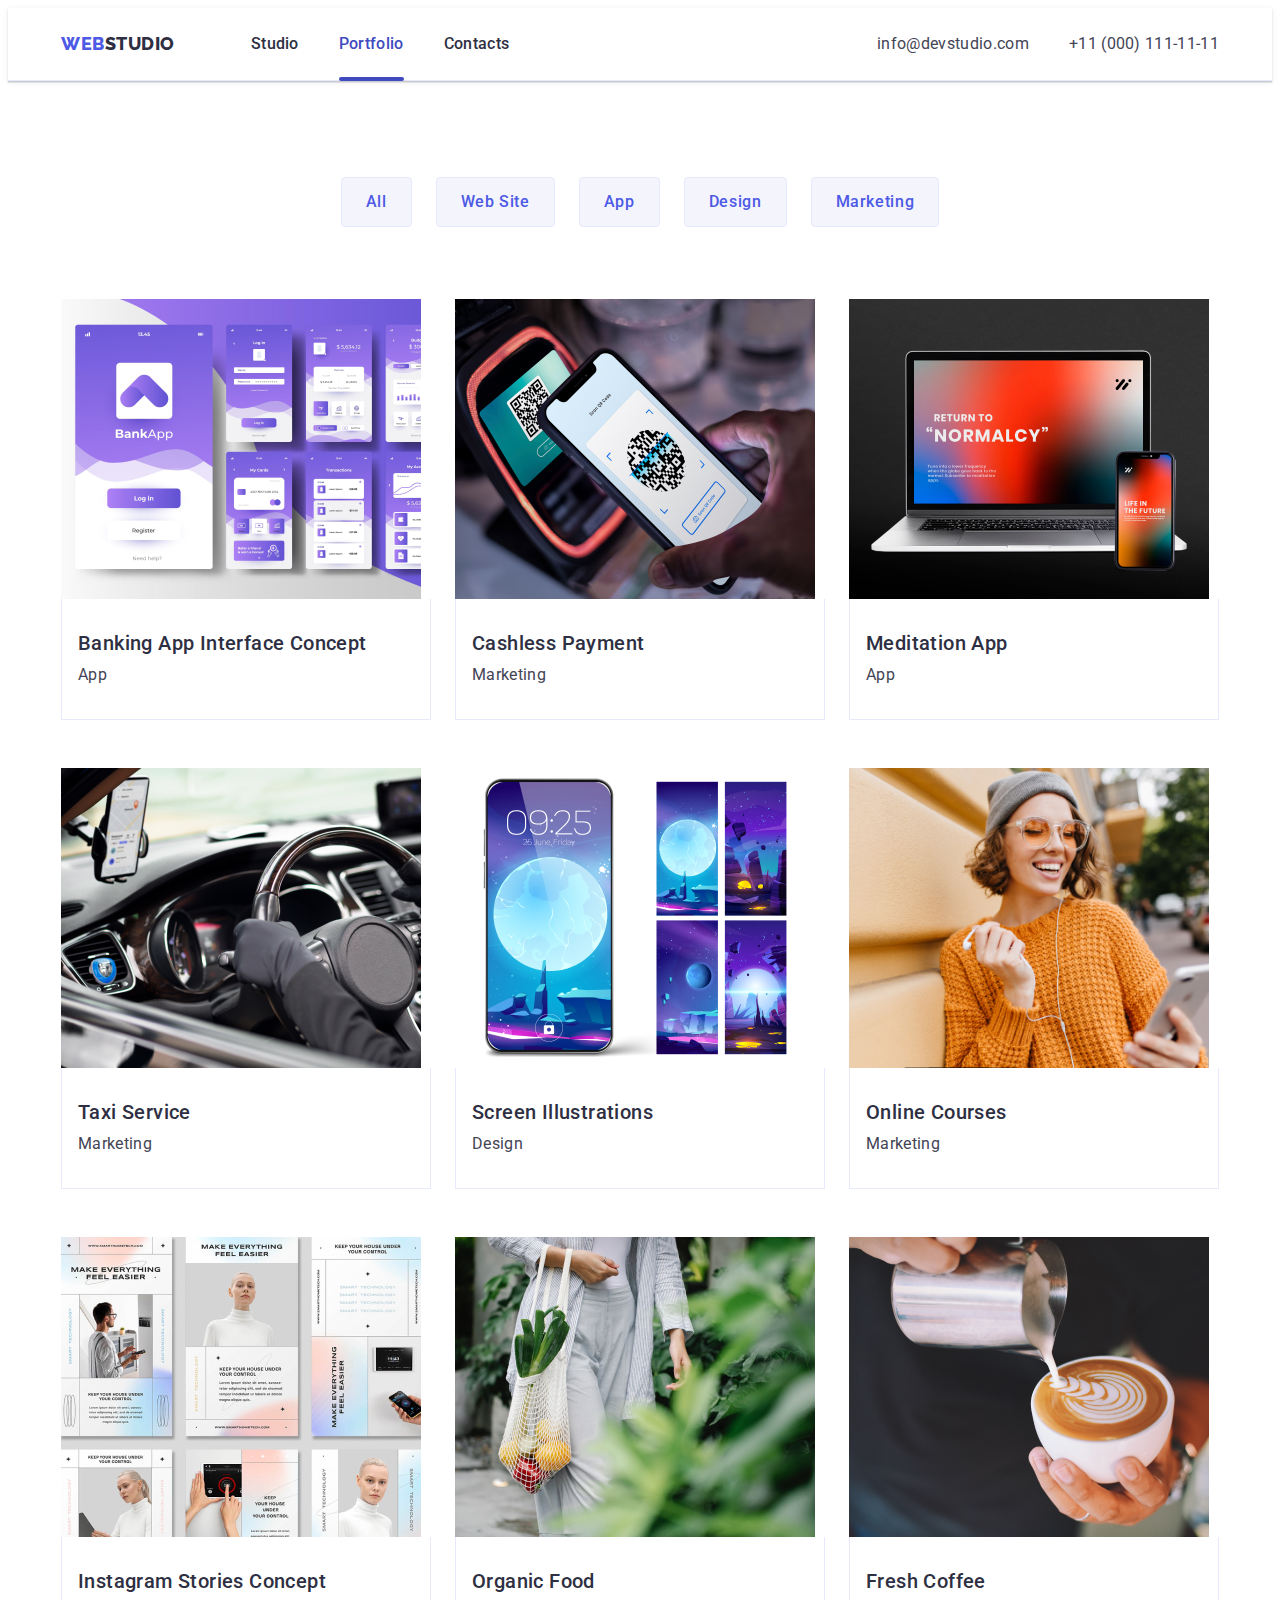
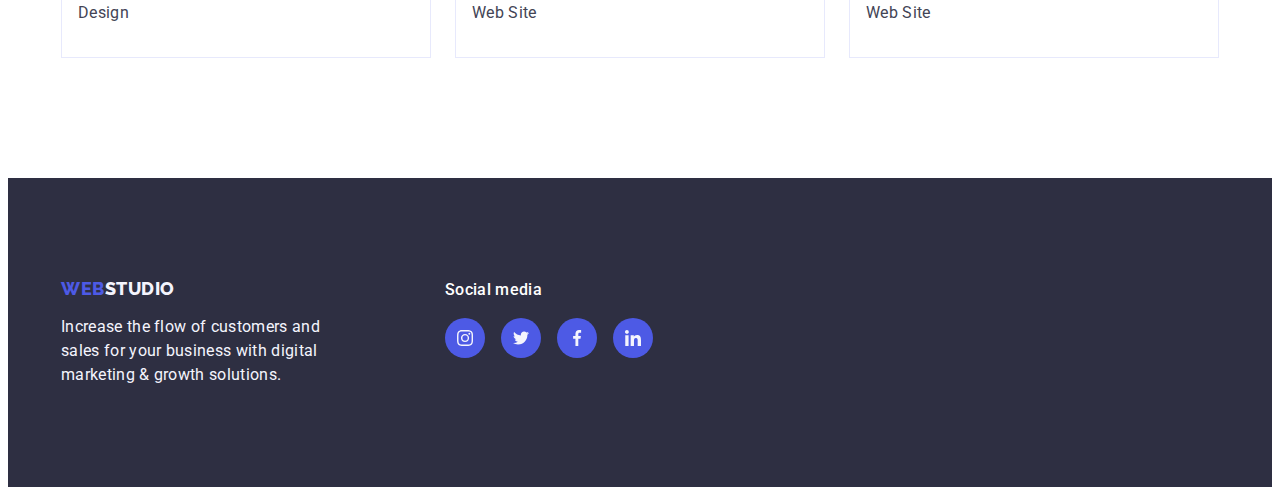
==== portfolio.html @ 2f91ee7f "Initial commit" ====
<!DOCTYPE html>
<html lang="en">

<head>
    <meta charset="UTF-8" />
    <meta http-equiv="X-UA-Compatible" content="IE=edge" />
    <meta name="viewport" content="width=device-width, initial-scale=1.0" />
    <link rel="preconnect" href="https://fonts.googleapis.com" />
    <link rel="preconnect" href="https://fonts.gstatic.com" crossorigin />
    <link href="https://fonts.googleapis.com/css2?family=Raleway:wght@800&family=Roboto:wght@400;500;700&display=swap"
        rel="stylesheet" />
    <link rel="stylesheet" href="https://cdnjs.cloudflare.com/ajax/libs/modern-normalize/2.0.0/modern-normalize.min.css"
        integrity="sha512-4xo8blKMVCiXpTaLzQSLSw3KFOVPWhm/TRtuPVc4WG6kUgjH6J03IBuG7JZPkcWMxJ5huwaBpOpnwYElP/m6wg=="
        crossorigin="anonymous" referrerpolicy="no-referrer" />
    <link rel="stylesheet" href="./css/styles.css" />
    <title>Portfolio</title>
</head>

<body>
    <!--header-->
    <header class="header">
        <div class="container container-head">
            <nav class="container-nav">
                <a class="link logo_header " href="./index.html">Web<span class="logo-span">Studio</span></a>
                <ul class="list menu_header">
                    <li><a class="header-nav link" href="./index.html">Studio</a></li>
                    <li>
                        <a class="header-nav link current" href="./portfolio.html">Portfolio</a>
                    </li>
                    <li><a class="header-nav link" href="">Contacts</a></li>
                </ul>
            </nav>
            <address class="header-address">
                <ul class="list address-list">
                    <li>
                        <a class="header-address-link link" href="mailto:info@devstudio.com">info@devstudio.com
                        </a>
                    </li>
                    <li>
                        <a class="header-address-link link" href="tel:+110001111111">+11 (000) 111-11-11</a>
                    </li>
                </ul>
            </address>
        </div>
    </header>
    <main>

        <!--section1-->
        <section class="container-portfolio">
            <div class="container">
                <h1 class="visually-hidden">Navigation</h1>
                <ul class="list portfolio-menu">
                    <li>
                        <button type="button" class="portfolio-nav-button">All</button>
                    </li>
                    <li>
                        <button type="button" class="portfolio-nav-button">Web Site</button>
                    </li>
                    <li>
                        <button type="button" class="portfolio-nav-button">App</button>
                    </li>

                    <li>
                        <button type="button" class="portfolio-nav-button">Design</button>
                    </li>
                    <li>
                        <button type="button" class="portfolio-nav-button">Marketing</button>
                    </li>
                </ul>

                <ul class="list portfolio-content ">
                    <li class="list-img">

                        <a class="port_link" href="">
                            <div class="img_sec">
                                <img src="./images/sec11.jpg" alt="Banking App Interface" width="360" height="300" />
                                <p class="img_p">
                                    14 Stylish and User-Friendly App Design Concepts · Task Manager App ·
                                    Calorie Tracker App · Exotic Fruit Ecommerce App · Cloud Storage App
                                </p>
                            </div>
                            <div class="text_location">
                                <h2 class="portfolio_name ">
                                    Banking App Interface Concept
                                </h2>
                                <p class="portfolio_style">App</p>
                            </div>
                        </a>


                    </li>
                    <li class="list-img">

                        <a class="port_link" href="">
                            <div class="img_sec">
                                <img src="./images/sec12.jpg" alt="Cashless Payment" width="360" height="300" />
                                <p class="img_p">
                                    14 Stylish and User-Friendly App Design Concepts · Task Manager App · Calorie
                                    Tracker App · Exotic Fruit Ecommerce App ·
                                    Cloud Storage App
                                </p>
                            </div>

                            <div class="text_location">
                                <h2 class="portfolio_name ">Cashless Payment</h2>
                                <p class="portfolio_style">Marketing</p>
                            </div>
                        </a>

                    </li>
                    <li class="list-img">

                        <a class="port_link" href="">
                            <div class="img_sec">
                                <img src="./images/sec13.jpg" alt="Meditation App" width="360" height="300" />
                                <p class="img_p">
                                    14 Stylish and User-Friendly App Design Concepts · Task Manager App ·
                                    Calorie Tracker App · Exotic Fruit Ecommerce App · Cloud Storage App
                                </p>
                            </div>
                            <div class="text_location">
                                <h2 class="portfolio_name">Meditation App</h2>
                                <p class="portfolio_style">App</p>
                            </div>
                        </a>

                    </li>

                    <li class="list-img">

                        <a class="port_link" href="">
                            <div class="img_sec">
                                <img src="./images/sec21.jpg" alt="Taxi Service" width="360" height="300" />
                                <p class="img_p">
                                    14 Stylish and User-Friendly App Design Concepts · Task Manager App ·
                                    Calorie Tracker App · Exotic Fruit Ecommerce App · Cloud Storage App
                                </p>
                            </div>
                            <div class="text_location">
                                <h2 class="portfolio_name">Taxi Service</h2>
                                <p class="portfolio_style">Marketing</p>
                            </div>
                        </a>

                    </li>
                    <li class="list-img">

                        <a class="port_link" href="">
                            <div class="img_sec">
                                <img src="./images/sec22.jpg" alt="Screen Illustrations" width="360" height="300" />
                                <p class="img_p">
                                    14 Stylish and User-Friendly App Design Concepts · Task Manager App ·
                                    Calorie Tracker App · Exotic Fruit Ecommerce App · Cloud Storage App
                                </p>
                            </div>
                            <div class="text_location">
                                <h2 class="portfolio_name">Screen Illustrations</h2>
                                <p class="portfolio_style">Design</p>
                            </div>
                        </a>

                    </li>
                    <li class="list-img">

                        <a class="port_link" href="">
                            <div class="img_sec">
                                <img src="./images/sec23.jpg" alt="Online Courses" width="360" height="300" />
                                <p class="img_p">
                                    14 Stylish and User-Friendly App Design Concepts · Task Manager App ·
                                    Calorie Tracker App · Exotic Fruit Ecommerce App · Cloud Storage App
                                </p>
                            </div>
                            <div class="text_location">
                                <h2 class="portfolio_name">Online Courses</h2>
                                <p class="portfolio_style">Marketing</p>
                            </div>
                        </a>

                    </li>

                    <li class="list-img">

                        <a class="port_link" href="">
                            <div class="img_sec">
                                <img src="./images/sec31.jpg" alt="Instagram Stories Concept" width="360"
                                    height="300" />
                                <p class="img_p">
                                    14 Stylish and User-Friendly App Design Concepts · Task Manager App ·
                                    Calorie Tracker App · Exotic Fruit Ecommerce App · Cloud Storage App
                                </p>
                            </div>
                            <div class="text_location">
                                <h2 class="portfolio_name">Instagram Stories Concept</h2>
                                <p class="portfolio_style">Design</p>
                            </div>
                        </a>

                    </li>
                    <li class="list-img">

                        <a class="port_link" href="">
                            <div class="img_sec">
                                <img src="./images/sec32.jpg" alt="Organic Food" width="360" height="300" />
                                <p class="img_p">
                                    14 Stylish and User-Friendly App Design Concepts · Task Manager App ·
                                    Calorie Tracker App · Exotic Fruit Ecommerce App · Cloud Storage App
                                </p>
                            </div>
                            <div class="text_location">
                                <h2 class="portfolio_name">Organic Food</h2>
                                <p class="portfolio_style">Web Site</p>
                            </div>
                        </a>

                    </li>
                    <li class="list-img">

                        <a class="port_link" href="">
                            <div class="img_sec">
                                <img src="./images/sec33.jpg" alt="Fresh Coffee" width="360" height="300" />
                                <p class="img_p">
                                    14 Stylish and User-Friendly App Design Concepts · Task Manager App ·
                                    Calorie Tracker App · Exotic Fruit Ecommerce App · Cloud Storage App
                                </p>
                            </div>
                            <div class="text_location">
                                <h2 class="portfolio_name">Fresh Coffee</h2>
                                <p class="portfolio_style">Web Site</p>
                            </div>
                        </a>

                    </li>
                </ul>

            </div>
        </section>
    </main>
    <!--footer-->
    <footer class="footer-section list_footer">
        <div class="footer-container container">
            <div class="footer_div">
                <a class="logo link" href="./index.html">Web<span class="logo-footer">Studio</span></a>
                <p class="footer-text">
                    Increase the flow of customers and sales for your business with digital
                    marketing & growth solutions.
                </p>
            </div>
            <div class="icon_list_footer">
                <p class="icon_list_text">Social media</p>
                <ul class="icon_lists">
                    <li class="icon_li_footer">
                        <a class="icon_a" href="" target="_blank">
                            <svg class="icon_social" width="24" height="24">
                                <use href="./images/icons.svg#icon-instagram"></use>
                            </svg>
                        </a>
                    </li>
                    <li class="icon_li_footer">
                        <a class="icon_a" href="" target="_blank">
                            <svg class="icon_social" width="24" height="24">
                                <use href="./images/icons.svg#icon-twitter"></use>
                            </svg>
                        </a>
                    </li>
                    <li class="icon_li_footer">
                        <a class="icon_a" href="" target="_blank">
                            <svg class="icon_social" width="24" height="24">
                                <use href="./images/icons.svg#icon-facebook"></use>
                            </svg>
                        </a>
                    </li>
                    <li class="icon_li_footer">
                        <a class="icon_a" href="" target="_blank">
                            <svg class="icon_social" width="24" height="24">
                                <use href="./images/icons.svg#icon-linkedin"></use>
                            </svg>
                        </a>
                    </li>
                </ul>
            </div>
        </div>
    </footer>
</body>

</html>
---- css/styles.css ----
:root {
  --main-color: #ffffff;
  --text-color: #434455;
  --primary-brand: #4d5ae5;
  --pressed-state: #404bbf;
  --dark: rgba(46, 47, 66, 1);
  --success: #31d0aa;
  --subtle-text: #8e8f99;
  --accent: #e7e9fc;
  --light: #f4f4fd;
  --hero-background: rgba(46, 47, 66, 0.7);
  --modal-background: #fcfcfc;
  --modal-overlay: rgba(46, 47, 66, 0.4);
}

h1,
h2,
h3,
h4,
h5,
h6,
p {
  margin-top: 0;
  margin-bottom: 0;
}

ul,
ol {
  margin-top: 0;
  margin-bottom: 0;
  padding-left: 0;
}

img {
  display: block;
  max-width: 100%;
  height: auto;
}

body {
  font-family: "Roboto", sans-serif;
  color: var(--text-color);
  background-color: var(--main-color);
}

.container {
  max-width: 1158px;
  width: 100%;
  margin: 0 auto;
  padding: 0 15px;
}

.header {
  box-sizing: border-box;
  border-bottom: 1px solid var(--accent);
  box-shadow: 0px 2px 1px rgba(46, 47, 66, 0.08),
    0px 1px 1px rgba(46, 47, 66, 0.16), 0px 1px 6px rgba(46, 47, 66, 0.08);
}

.list {
  list-style: none;
  display: flex;
  gap: 24px;
}

.link {
  text-decoration: none;
  display: inline-block;
}

.header-nav {
  color: var(--dark);
  font-weight: 500;
  font-size: 16px;
  line-height: 1.5;
  letter-spacing: 0.02em;
  padding: 24px 0;
  position: relative;
  transition: color 250ms cubic-bezier(0.4, 0, 0.2, 1);
}

.current {
  color: #404bbf;
  position: relative;
}

.logo_header {
  color: var(--primary-brand);
  font-family: "Raleway", sans-serif;
  font-weight: 800;
  font-size: 18px;
  line-height: 1.17;
  letter-spacing: 0.03em;
  text-transform: uppercase;
  margin-right: 76px;
}

.logo-span {
  color: var(--dark);
}

.menu_header {
  gap: 40px;
}

.header-nav:hover {
  color: var(--pressed-state);
}

.header-nav:focus {
  color: var(--pressed-state);
}

.current::after {
  content: "";
  position: absolute;
  left: 0;
  bottom: -1px;
  height: 4px;
  display: block;
  width: 100%;
  background-color: var(--pressed-state);
  border-radius: 2px;
}

.header-address {
  font-style: normal;
  margin-left: auto;
  align-items: center;
}

.container-nav {
  display: flex;
  align-items: center;
  position: relative;
}

.container-head {
  display: flex;
}

.address-list {
  display: flex;
  gap: 40px;
}

.header-address-link {
  color: var(--text-color);
  font-size: 16px;
  line-height: 1.5;
  letter-spacing: 0.02em;
  display: block;
  padding: 24px 0;
  transition: color 250ms cubic-bezier(0.4, 0, 0.2, 1);
}

.header-address-link:focus {
  color: var(--pressed-state);
}

.header-address-link:hover {
  color: var(--pressed-state);
}

.main {
  background: var(--dark);
  padding: 188px 0;
  box-shadow: blur;
  margin-right: auto;
  margin-left: auto;
  background-image: linear-gradient(
      var(--hero-background),
      var(--hero-background)
    ),
    url(../images/hero_people_office.jpg);
  background-repeat: no-repeat;
  background-position: center;
  background-size: cover;
  max-width: 1440px;
  width: 100%;
}

.container-main {
  padding-top: 120px;
  padding-bottom: 120px;
}

.main-headline {
  color: var(--main-color);
  font-size: 56px;
  line-height: 60px;
  line-height: 1.07;
  text-align: center;
  letter-spacing: 0.02em;
  margin: 0 auto;
  max-width: 496px;
  margin-bottom: 48px;
}

.main-button {
  font-family: "Roboto", sans-serif;
  font-weight: 500;
  font-size: 16px;
  line-height: 1.5;
  letter-spacing: 0.04em;
  color: var(--main-color);
  cursor: pointer;
  background: var(--primary-brand);
  display: block;
  padding: 16px 32px;
  min-width: 169px;
  height: 56px;
  margin: 0 auto;
  border: none;
  border-radius: 4px;
  transition: background-color 250ms cubic-bezier(0.4, 0, 0.2, 1);
}

.main-button:focus {
  background-color: var(--pressed-state);
}

.main-button:hover {
  background-color: var(--pressed-state);
}

.visually-hidden {
  position: absolute;
  width: 1px;
  height: 1px;
  margin: -1px;
  border: 0;
  padding: 0;
  white-space: nowrap;
  clip-path: inset(100%);
  clip: rect(0 0 0 0);
  overflow: hidden;
}

.main-item {
  width: calc((100% - 72px) / 4);
}

.div_advantages {
  display: flex;
  align-items: center;
  justify-content: center;
  height: 112px;
  background-color: #f4f4fd;
  border-radius: 4px;
  margin-bottom: 8px;
}

icon_advantages {
  display: flex;
  align-items: center;
  justify-content: center;
  height: 112px;
  width: 100%;
  background-color: #f4f4fd;
  border-radius: 4px;
  margin-bottom: 8px;
}

.main-name {
  font-weight: 500;
  font-size: 20px;
  line-height: 1.2;
  letter-spacing: 0.02em;
  color: var(--dark);
  margin-bottom: 8px;
}

.main-text {
  font-size: 16px;
  line-height: 1.5;
  letter-spacing: 0.02em;
}

.section-doing {
  padding-top: 0px;
  padding-bottom: 120px;
}

.section_name {
  font-size: 36px;
  line-height: 1.11;
  letter-spacing: 0.02em;
  text-align: center;
  text-transform: capitalize;
  text-align: center;
  color: var(--dark);
  margin-bottom: 72px;
}

.list-img {
  width: calc((100% - 48px) / 3);
}

.icon_list {
  margin-top: 8px;
  display: flex;
  gap: 24px;
  padding: 32px 0;
  justify-content: center;
}

.div_team {
  padding: 32px 0;
}

.icon_li_footer {
  width: 40px;
  height: 40px;
}

.our_team {
  background: var(--light);
  padding: 120px 0;
}

.our_team_card {
  background: var(--main-color);
  border-radius: 0px 0px 4px 4px;
  width: calc((100% - 72px) / 4);
  box-shadow: 0px 1px 6px rgba(46, 47, 66, 0.08),
    0px 1px 1px rgba(46, 47, 66, 0.16), 0px 2px 1px rgba(46, 47, 66, 0.08);
}

.our_team_soc {
  padding: 32px 0;
}

.our_team_text {
  padding: 32px 16px;
}
.our_team_name {
  font-weight: 500;
  font-size: 20px;
  line-height: 1.2;
  letter-spacing: 0.02em;
  color: var(--dark);
  text-align: center;
  margin-bottom: 8px;
}

.our_team_profession {
  font-size: 16px;
  line-height: 1.5;
  letter-spacing: 0.02em;
  text-align: center;
  margin-bottom: 8px;
}

.list_soc {
  display: flex;

  justify-content: center;
  gap: 24px;
  list-style-type: none;
}

.li_soc {
  width: 40px;
  height: 40px;
}

.soc_a {
  width: 100%;
  height: 100%;
  background-color: var(--primary-brand);
  border-radius: 50%;
  display: flex;
  align-items: center;
  justify-content: center;
  transition: background-color 250ms cubic-bezier(0.4, 0, 0.2, 1);
}

.soc_a:hover {
  background-color: #404bbf;
}

.soc_a:focus {
  background-color: #404bbf;
}

.icon_social {
  width: 16px;
  height: 16px;
  fill: #f4f4fd;
}

.section_customer {
  padding-top: 120px;
  padding-bottom: 120px;
}

.container_customers {
  max-width: 1158px;
  width: 100%;
  margin: 0 auto;
}

.footer-section {
  background-color: var(--dark);
  padding-top: 100px;
  padding-bottom: 100px;
}

.footer_div {
  margin-right: 120px;
}

.footer-container {
  display: flex;
  align-items: auto;
  align-items: baseline;
}

.footer-text {
  font-size: 16px;
  line-height: 1.5;
  letter-spacing: 0.02em;
  color: var(--light);
  max-width: 264px;
}

.icon_list_text {
  font-family: "Roboto";
  font-style: normal;
  font-weight: 500;
  font-size: 16px;
  line-height: 24px;
  letter-spacing: 0.02em;
  color: #ffffff;
  margin-bottom: 16px;
}

.icon_lists {
  margin-top: 16px;
  list-style: none;
  display: flex;
  gap: 16px;
}

.icon_li {
  width: 40px;
  height: 40px;
}

.icon_a {
  width: 100%;
  height: 100%;
  background-color: var(--primary-brand);
  border-radius: 50%;
  display: flex;
  align-items: center;
  justify-content: center;
  transition: background-color 250ms cubic-bezier(0.4, 0, 0.2, 1);
}

.icon_a:hover {
  background-color: #31d0aa;
}

.icon_a:focus {
  background-color: #31d0aa;
}

.list_footer {
  display: flexbox;
}

.icon_customers {
  border: #434455;
  border-radius: 4;
}

.icon_list_footer {
  box-sizing: border-box;
  margin-right: 120px;
}

.logo {
  color: var(--primary-brand);
  font-family: "Raleway", sans-serif;
  font-weight: 800;
  font-size: 18px;
  line-height: 1.17;
  letter-spacing: 0.03em;
  text-transform: uppercase;
  margin-bottom: 16px;
}

.logo-footer {
  color: var(--light);
}

.portfolio-menu {
  display: flex;
  margin: 0 auto;
  margin-bottom: 72px;
  justify-content: center;
}

.container-portfolio {
  padding: 96px 0 120px 0;
}

.portfolio-nav-button {
  font-family: "Roboto", sans-serif;
  background: var(--light);
  font-weight: 500;
  font-size: 16px;
  line-height: 1.5;
  cursor: pointer;
  letter-spacing: 0.04em;
  color: var(--primary-brand);
  border: 1px solid var(--accent);
  border-radius: 4px;
  justify-content: center;
  align-items: center;
  padding: 12px 24px;
  box-sizing: border-box;
  transition: color 250ms cubic-bezier(0.4, 0, 0.2, 1),
    background-color 250ms cubic-bezier(0.4, 0, 0.2, 1),
    border-color 250ms cubic-bezier(0.4, 0, 0.2, 1),
    box-shadow 250ms cubic-bezier(0.4, 0, 0.2, 1);
}

.portfolio-nav-button:hover {
  color: var(--main-color);
  background-color: var(--pressed-state);
  border: 1px solid transparent;
  box-shadow: 0px 3px 1px rgba(0, 0, 0, 0.1), 0px 2px 1px rgba(0, 0, 0, 0.08),
    0px 2px 2px rgba(0, 0, 0, 0.12);
}

.portfolio-nav-button:focus {
  color: var(--main-color);
  background-color: var(--pressed-state);
  border: 1px solid transparent;
  box-shadow: 0px 3px 1px rgba(0, 0, 0, 0.1), 0px 2px 1px rgba(0, 0, 0, 0.08),
    0px 2px 2px rgba(0, 0, 0, 0.12);
  transition: color 250ms cubic-bezier(0.4, 0, 0.2, 1),
    background-color 250ms cubic-bezier(0.4, 0, 0.2, 1),
    border-color 250ms cubic-bezier(0.4, 0, 0.2, 1),
    box-shadow 250ms cubic-bezier(0.4, 0, 0.2, 1);
}

.list-img {
  position: relative;
  overflow: hidden;
}

.port_link {
  text-decoration: none;
  display: inline-block;
  display: block;
  transition: box-shadow 250ms cubic-bezier(0.4, 0, 0.2, 1);
}

.port_link:hover {
  box-shadow: 0px 1px 6px rgba(46, 47, 66, 0.08),
    0px 1px 1px rgba(46, 47, 66, 0.16), 0px 2px 1px rgba(46, 47, 66, 0.08);
  transform: translateY(0%);
}

.port_link:focus {
  box-shadow: 0px 1px 6px rgba(46, 47, 66, 0.08),
    0px 1px 1px rgba(46, 47, 66, 0.16), 0px 2px 1px rgba(46, 47, 66, 0.08);
  transform: translateY(0%);
}

.img_sec {
  position: relative;
  overflow: hidden;
}

.img_p {
  position: absolute;
  top: 0;
  font-size: 16px;
  line-height: 1.5;
  letter-spacing: 0.02em;
  color: var(--light);
  padding: 40px 32px;
  background-color: #4d5ae5;
  height: 100%;
  width: 100%;
  transform: translateY(100%);
  transition: transform 250ms cubic-bezier(0.4, 0, 0.2, 1);
}

.port_link:hover .img_p,
.port_link:focus .img_p {
  transform: translateY(0%);
}

.list_img_customers {
  width: calc((100% - 120px) / 6);
  height: 88px;
  gap: 24px;
}

.list-img-customersa {
  width: 100%;
  height: 100%;
  border: 1px solid #8e8f99;
  border-radius: 4px;
  display: flex;
  align-items: center;
  justify-content: center;
  color: var(--subtle-text);
  transition: border-color 250ms cubic-bezier(0.4, 0, 0.2, 1),
    color 250ms cubic-bezier(0.4, 0, 0.2, 1);
}

.list-img-customersa:hover {
  border-color: #404bbf;
  color: #404bbf;
}

.list-img-customersa:focus {
  border-color: #404bbf;
  color: #404bbf;
}

.icon_customer {
  fill: currentColor;
}

.portfolio-content {
  display: flex;
  flex-wrap: wrap;
  gap: 48px 24px;
}

.portfolio_name {
  font-weight: 500;
  font-size: 20px;
  line-height: 1.2;
  letter-spacing: 0.02em;
  color: var(--dark);
  margin-bottom: 8px;
}

.portfolio_style {
  font-size: 16px;
  line-height: 1.5;
  letter-spacing: 0.02em;
  color: var(--text-color);
}

.portfolio-card-text {
  box-sizing: border-box;
  border: 1px solid var(--accent);
  border-top: none;
}

.footer-link {
  display: inline-block;
  margin-bottom: 16px;
  color: var(--primary-brand);
  font-family: "Raleway", sans-serif;
  font-weight: 800;
  font-size: 18px;
  line-height: 1.17;
  letter-spacing: 0.03em;
  text-transform: uppercase;
}

.text_location {
  padding: 32px 16px;
  border: 1px solid #e7e9fc;
  border-top: none;
}

.backdrop {
  position: fixed;
  top: 0;
  left: 0;

  width: 100%;
  height: 100%;
  background-color: rgba(46, 47, 66, 0.4);
  transition: opacity 250ms cubic-bezier(0.4, 0, 0.2, 1),
    visibility 250ms cubic-bezier(0.4, 0, 0.2, 1);
}

.is-hidden {
  opacity: 0;
  visibility: hidden;
  pointer-events: none;
}

.modal {
  position: absolute;
  top: 50%;
  left: 50%;
  transform: translate(-50%, -50%) scale(1);
  width: 408px;
  min-height: 584px;
  background: #fcfcfc;
  box-shadow: 0px 1px 1px rgba(0, 0, 0, 0.14), 0px 1px 3px rgba(0, 0, 0, 0.12),
    0px 2px 1px rgba(0, 0, 0, 0.2);
  border-radius: 4px;
  transition: transform 250ms cubic-bezier(0.4, 0, 0.2, 1);
}

.modal-btn {
  position: absolute;
  width: 24px;
  height: 24px;
  border: 1px solid #999999;
  top: 24px;
  right: 24px;
  border-radius: 50%;
  display: flex;
  align-items: center;
  justify-content: center;
  background-color: #e7e9fc;
  border: 1px solid rgba(0, 0, 0, 0.1);
  padding: 0;
  cursor: pointer;
  transition: background-color 250ms cubic-bezier(0.4, 0, 0.2, 1),
    border 250ms cubic-bezier(0.4, 0, 0.2, 1);
}

.modal-btn:hover {
  background-color: #404bbf;
  border: none;
  fill: #ffffff;
}

.modal-btn:focus {
  background-color: #404bbf;
  border: none;
  fill: #ffffff;
}

.modal_christ {
  transition: fill 250ms cubic-bezier(0.4, 0, 0.2, 1);
}
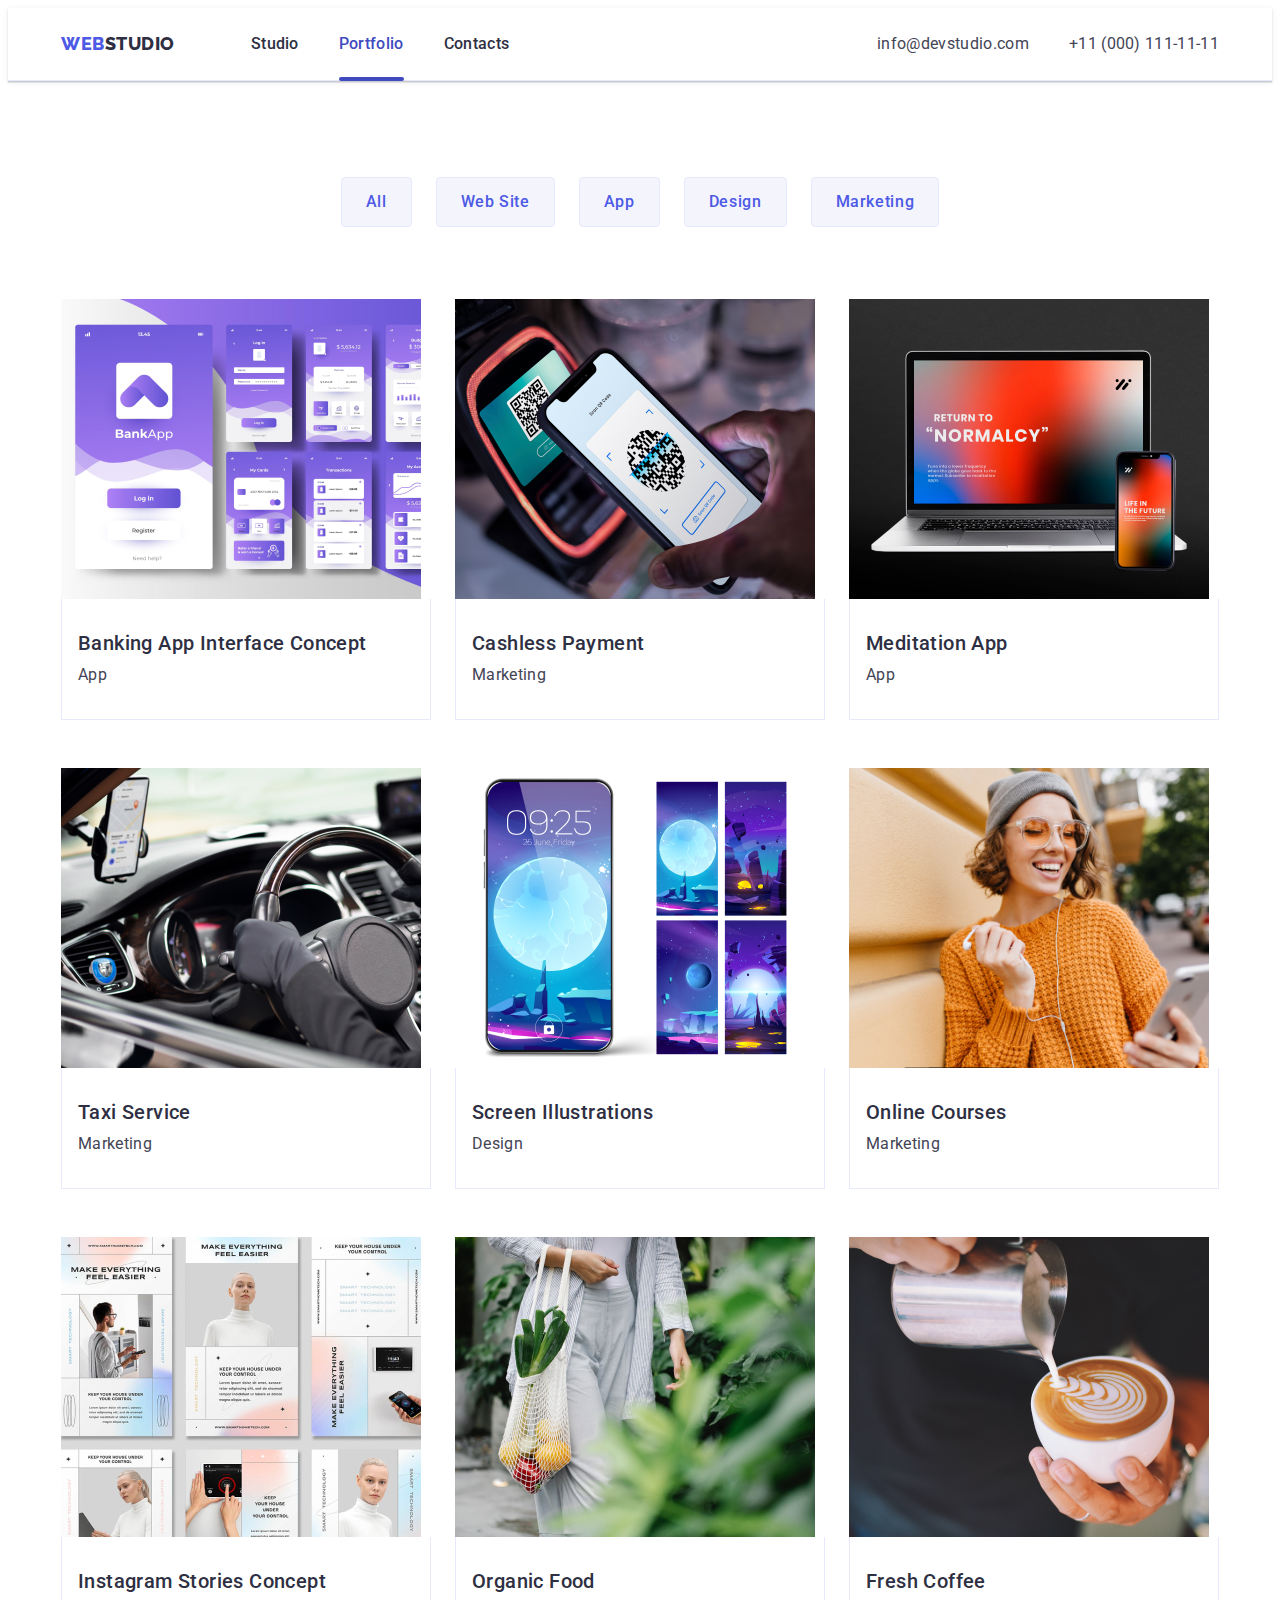
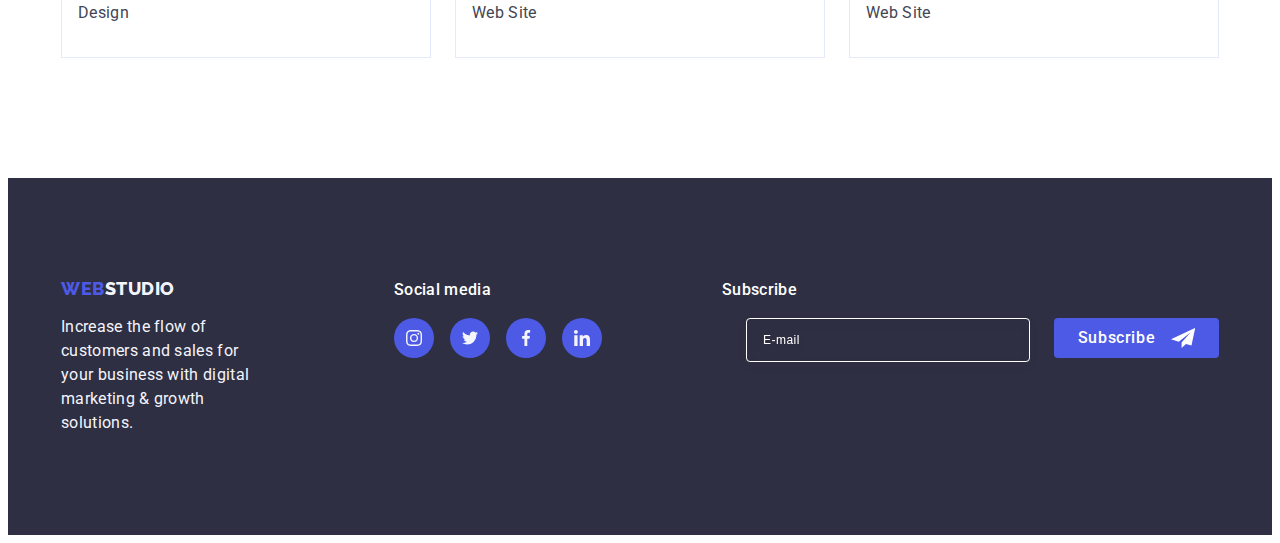
==== commit 2ff29816: "change-footer" ====
--- a/portfolio.html
+++ b/portfolio.html
@@ -278,6 +278,18 @@
                     </li>
                 </ul>
             </div>
+            <div class="footer-subscribe">
+                <p class="footer-subscribe-p">Subscribe</p>
+                <form action="" class="footer-form">
+                    <label for="" class="footer-label"></label>
+                    <input type="email" name="" class="footer-input" placeholder="E-mail">
+                    <button type="submit" class="footer-bottom">Subscribe
+                        <svg class="footer-bottom-icon" width="24" height="24">
+                            <use href="./images/icons.svg#icon-icon-send"></use>
+                        </svg>
+                </form>
+                </button>
+            </div>
         </div>
     </footer>
 </body>
--- a/css/styles.css
+++ b/css/styles.css
@@ -694,7 +694,67 @@
   pointer-events: none;
 }
 
+.footer-subscribe {
+}
+
+.footer-subscribe-p {
+  margin-bottom: 16px;
+  font-weight: 500;
+  font-size: 16px;
+  line-height: 1.5;
+  letter-spacing: 0.02em;
+  color: #ffffff;
+}
+
+.footer-form {
+  display: flex;
+  gap: 24px;
+}
+
+.footer-input {
+  width: 264px;
+  height: 40px;
+  border: 1px solid #ffffff;
+  background-color: transparent;
+  font-size: 12px;
+  line-height: 1.5;
+  letter-spacing: 0.04em;
+  padding-left: 16px;
+  filter: drop-shadow(0px 4px 4px rgba(0, 0, 0, 0.15));
+  border-radius: 4px;
+  color: #ffffff;
+}
+
+.footer-input::placeholder {
+  color: #ffffff;
+}
+
+.footer-bottom {
+  min-width: 165px;
+  height: 40px;
+  display: flex;
+  justify-content: center;
+  align-items: center;
+  font-family: "Roboto", sans-serif;
+  font-size: 16px;
+  font-weight: 500;
+  line-height: 1.5;
+  letter-spacing: 0.04em;
+  color: #ffffff;
+  cursor: pointer;
+  background-color: #4d5ae5;
+  border: none;
+  border-radius: 4px;
+}
+
+.footer-bottom-icon {
+  margin-left: 16px;
+  fill: #ffffff;
+  padding: 24p;
+}
+
 .modal {
+  padding: 72px 24px 24px 24px;
   position: absolute;
   top: 50%;
   left: 50%;
@@ -708,6 +768,146 @@
   transition: transform 250ms cubic-bezier(0.4, 0, 0.2, 1);
 }
 
+.modal_p {
+  font-weight: 500;
+  font-size: 16px;
+  line-height: 1.5;
+  text-align: center;
+  letter-spacing: 0.02em;
+  color: #2e2f42;
+  margin-bottom: 16px;
+}
+
+.input-div {
+  margin-bottom: 8px;
+}
+
+.input-div-icon {
+  position: relative;
+}
+
+.modal-svg {
+  fill: #2e2f42;
+  position: absolute;
+  left: 16px;
+  top: 50%;
+  transform: translateY(-50%);
+  transition: fill 250ms cubic-bezier(0.4, 0, 0.2, 1);
+}
+
+.label_name {
+  font-size: 12px;
+  line-height: 1.17;
+  letter-spacing: 0.04em;
+  color: #8e8f99;
+  display: block;
+  margin-bottom: 4px;
+}
+
+.modal_text {
+  font-family: "Roboto";
+  width: 100%;
+  height: 120px;
+  font-size: 12px;
+  line-height: 1.17;
+  letter-spacing: 0.04em;
+  color: rgba(46, 47, 66, 0.4);
+  border: 1px solid rgba(46, 47, 66, 0.4);
+  border-radius: 4px;
+  background-color: transparent;
+  padding: 8px 16px;
+  outline: transparent;
+  resize: none;
+  transition: border-color 250ms cubic-bezier(0.4, 0, 0.2, 1);
+}
+
+.modal_icon {
+  font-family: "Roboto";
+  width: 100%;
+  height: 40px;
+  border-radius: 4px;
+  border: 1px solid rgba(46, 47, 66, 0.4);
+  text-indent: 38px;
+  background-color: transparent;
+  padding-left: 38px;
+  outline: transparent;
+  transition: border-color 250ms cubic-bezier(0.4, 0, 0.2, 1);
+}
+
+.modal_icon:focus {
+  border-color: #4d5ae5;
+}
+
+.modal_icon:hover {
+  border-color: #4d5ae5;
+}
+
+.modal_icon:focus + .modal-svg {
+  fill: #4d5ae5;
+}
+
+.modal_icon:hover + .modal-svg {
+  fill: #4d5ae5;
+}
+
+.input-div-textarea {
+  margin-bottom: 16px;
+}
+
+.checkbox-div {
+  margin-top: 16px;
+  margin-bottom: 24px;
+  display: block;
+}
+
+.check-text {
+  font-size: 12px;
+  line-height: 1.17;
+  letter-spacing: 0.04em;
+  color: #8e8f99;
+  align-items: center;
+}
+
+.span {
+  width: 16px;
+  height: 16px;
+  border: 1px solid rgba(46, 47, 66, 0.4);
+  border-radius: 2px;
+  transition: background-color 250ms cubic-bezier(0.4, 0, 0.2, 1),
+    border 250ms cubic-bezier(0.4, 0, 0.2, 1),
+    fill 250ms cubic-bezier(0.4, 0, 0.2, 1);
+  display: inline-flex;
+  align-items: center;
+  justify-content: center;
+  fill: transparent;
+}
+
+.input-check {
+  height: 0;
+}
+.check-text .span {
+  width: 16px;
+  height: 16px;
+  border: 1px solid rgba(46, 47, 66, 0.4);
+  border-radius: 2px;
+  margin-right: 8px;
+  display: inline-flex;
+  align-items: center;
+  justify-content: center;
+  fill: transparent;
+}
+
+.check-text a {
+  color: #4d5ae5;
+  text-decoration: underline;
+}
+
+.input-check:checked + .check-text span {
+  background-color: #404bbf;
+  border: none;
+  fill: #f4f4fd;
+}
+
 .modal-btn {
   position: absolute;
   width: 24px;
@@ -742,3 +942,27 @@
 .modal_christ {
   transition: fill 250ms cubic-bezier(0.4, 0, 0.2, 1);
 }
+
+.modal-buttom {
+  font-weight: 500;
+  font-size: 16px;
+  line-height: 1.5;
+  letter-spacing: 0.04em;
+  color: var(--main-color);
+  cursor: pointer;
+  background: var(--primary-brand);
+  display: block;
+  padding: 16px 32px;
+  min-width: 169px;
+  height: 56px;
+  margin-left: 119px;
+  margin-right: 120px;
+  margin-bottom: 24px;
+  border: none;
+  border-radius: 4px;
+  transition: background-color 250ms cubic-bezier(0.4, 0, 0.2, 1);
+}
+
+.modal-buttom:is(:focus, :hover) {
+  background-color: var(--pressed-state);
+}
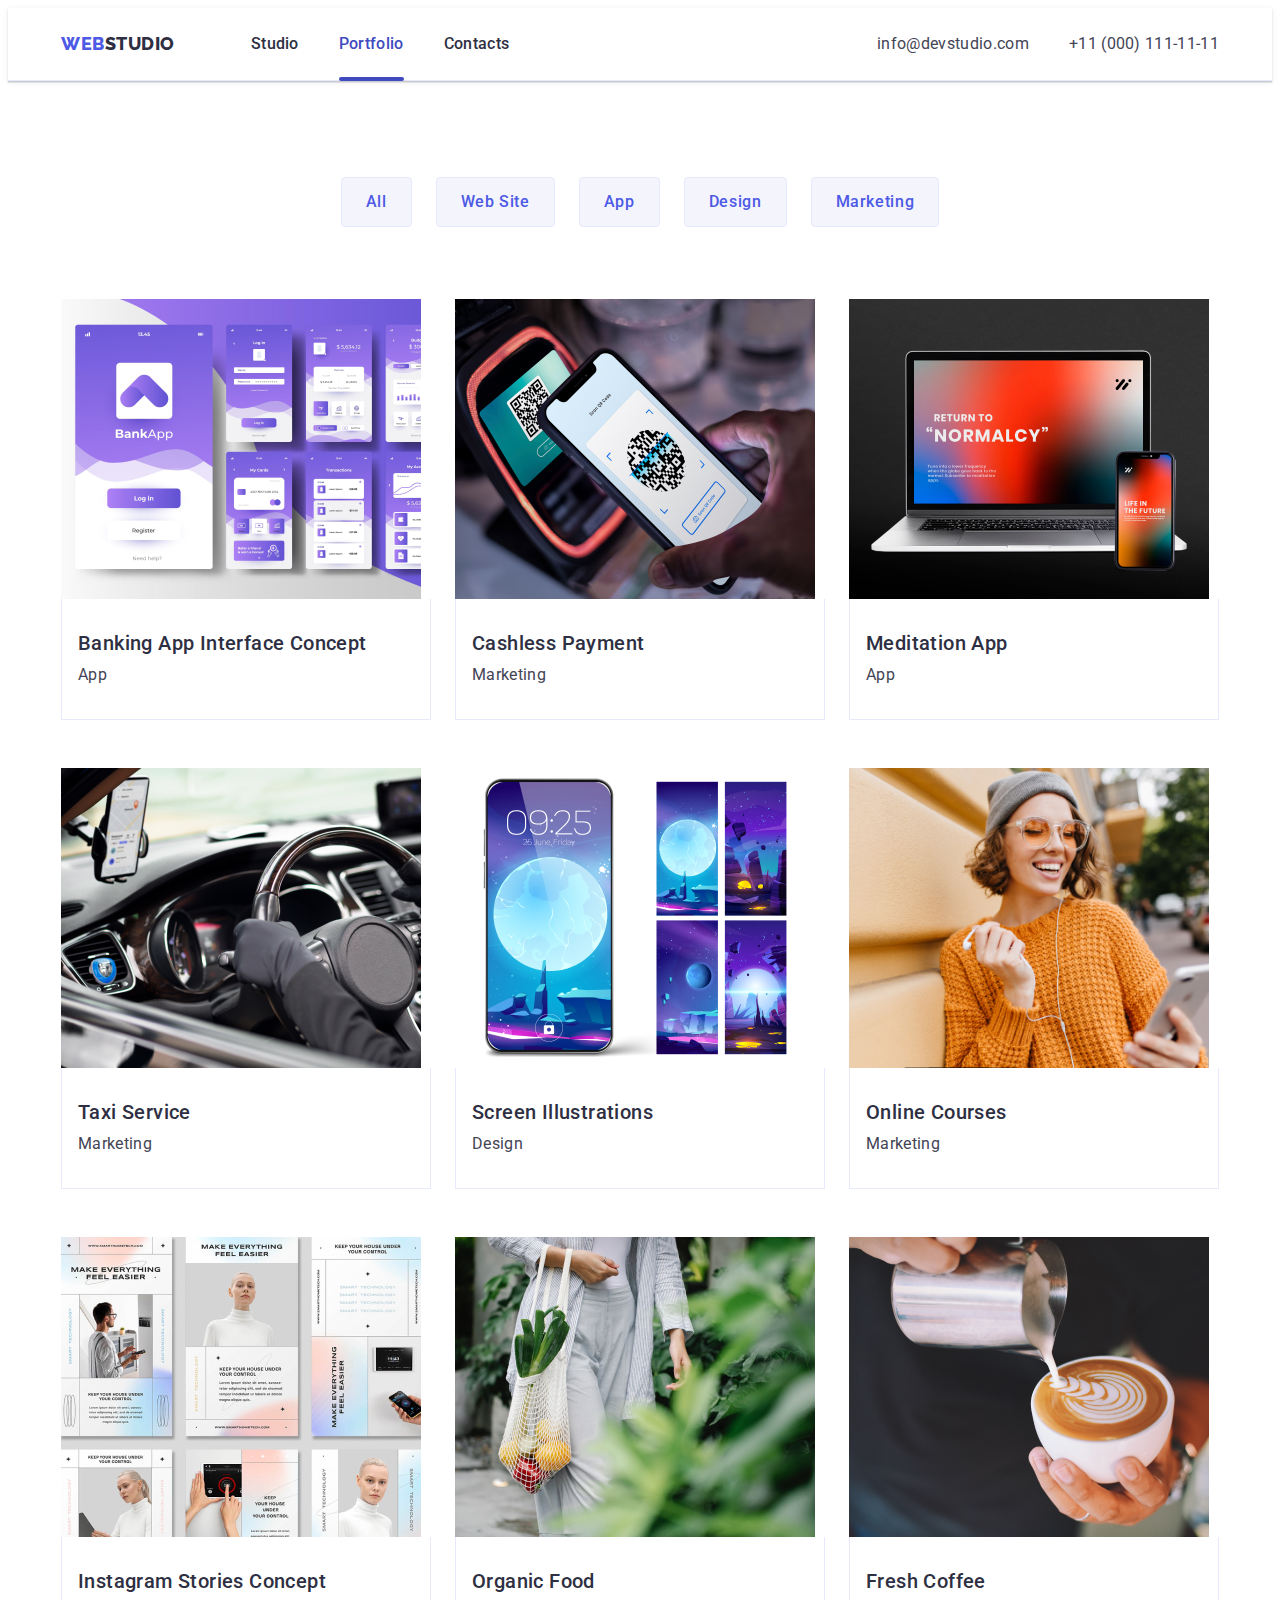
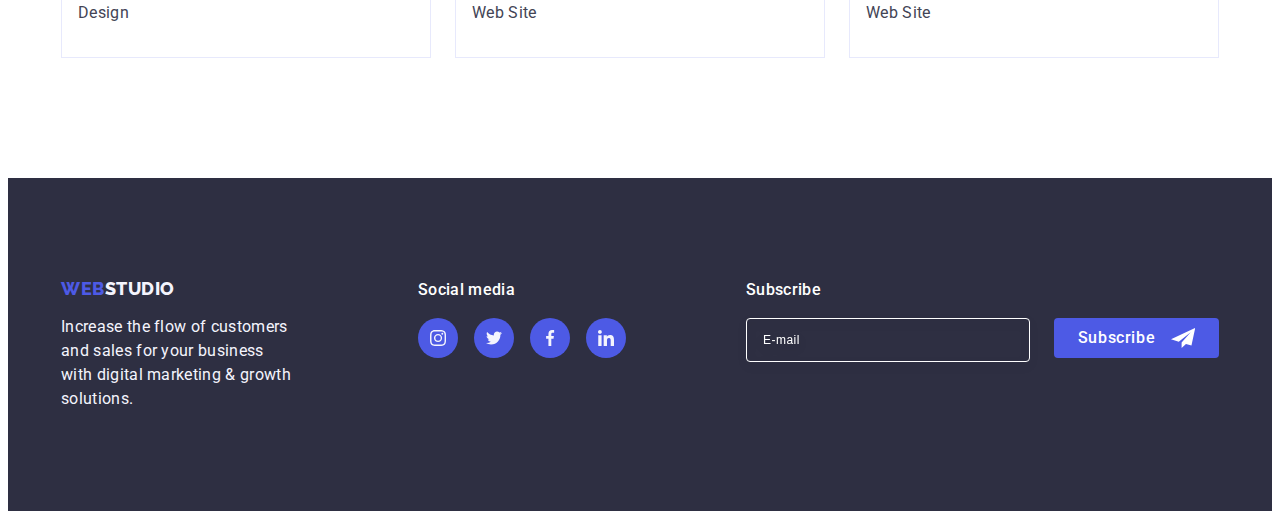
==== commit 1aecde1a: "change_footer" ====
--- a/portfolio.html
+++ b/portfolio.html
@@ -280,15 +280,16 @@
             </div>
             <div class="footer-subscribe">
                 <p class="footer-subscribe-p">Subscribe</p>
-                <form action="" class="footer-form">
-                    <label for="" class="footer-label"></label>
-                    <input type="email" name="" class="footer-input" placeholder="E-mail">
+                <form action="email" class="footer-form">
+                    <label class="footer-label">
+                        <input type="text" name="email" class="footer-input" placeholder="E-mail">
+                    </label>
                     <button type="submit" class="footer-bottom">Subscribe
                         <svg class="footer-bottom-icon" width="24" height="24">
                             <use href="./images/icons.svg#icon-icon-send"></use>
                         </svg>
+                    </button>
                 </form>
-                </button>
             </div>
         </div>
     </footer>
--- a/css/styles.css
+++ b/css/styles.css
@@ -821,6 +821,10 @@
   transition: border-color 250ms cubic-bezier(0.4, 0, 0.2, 1);
 }
 
+.modal_text:focus {
+  border-color: #4d5ae5;
+}
+
 .modal_icon {
   font-family: "Roboto";
   width: 100%;
